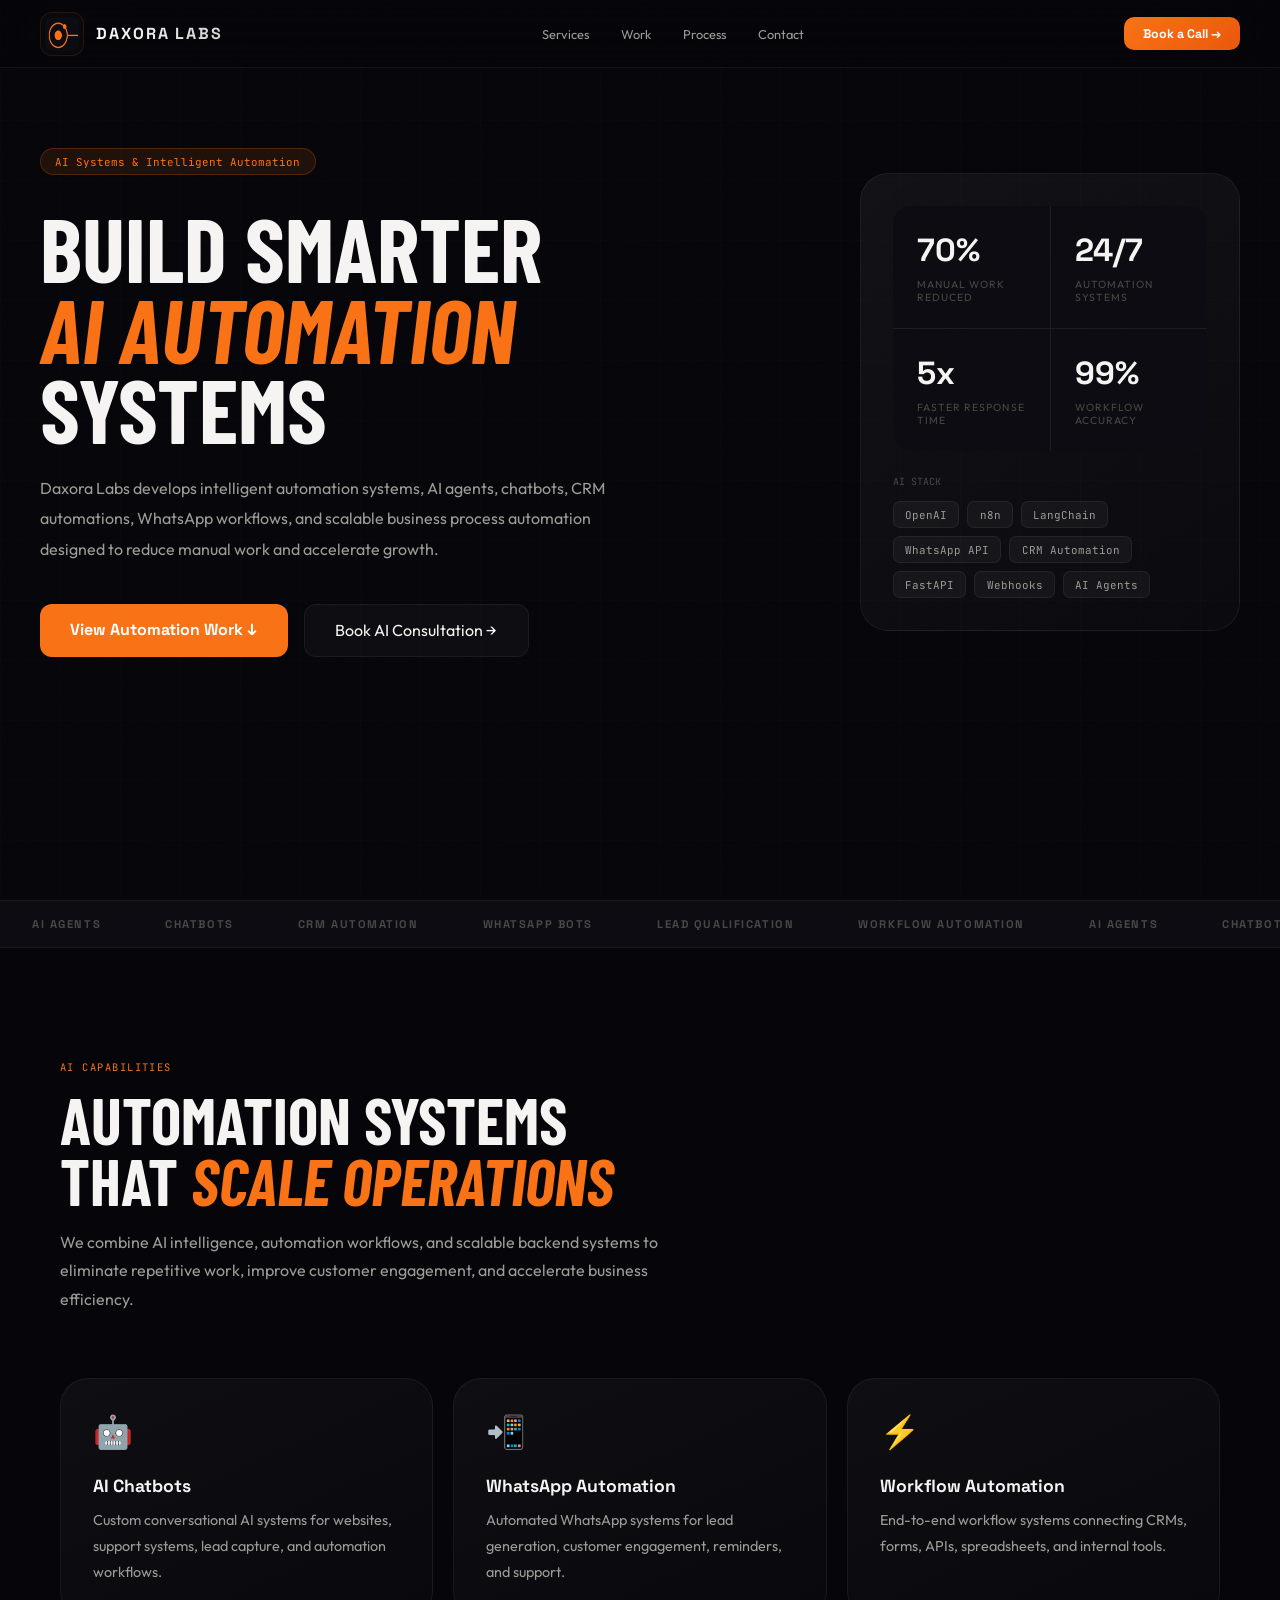
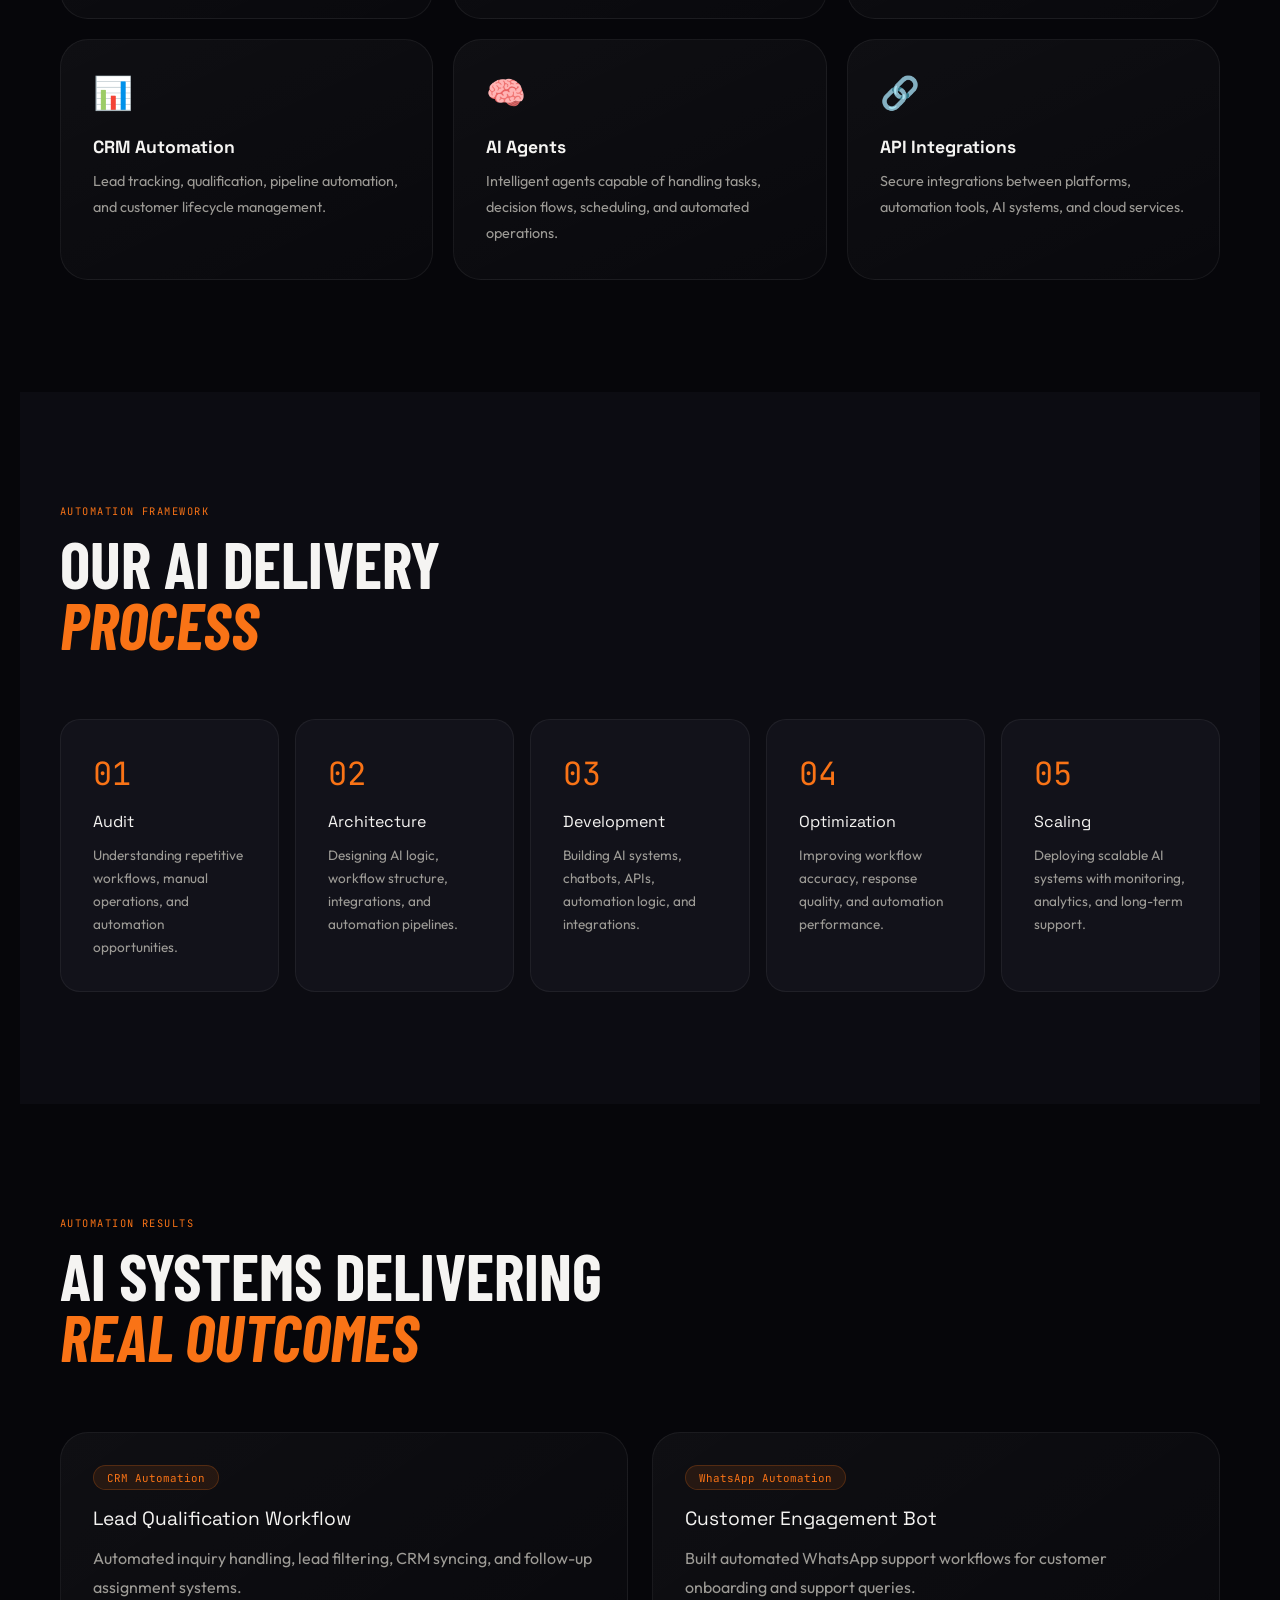
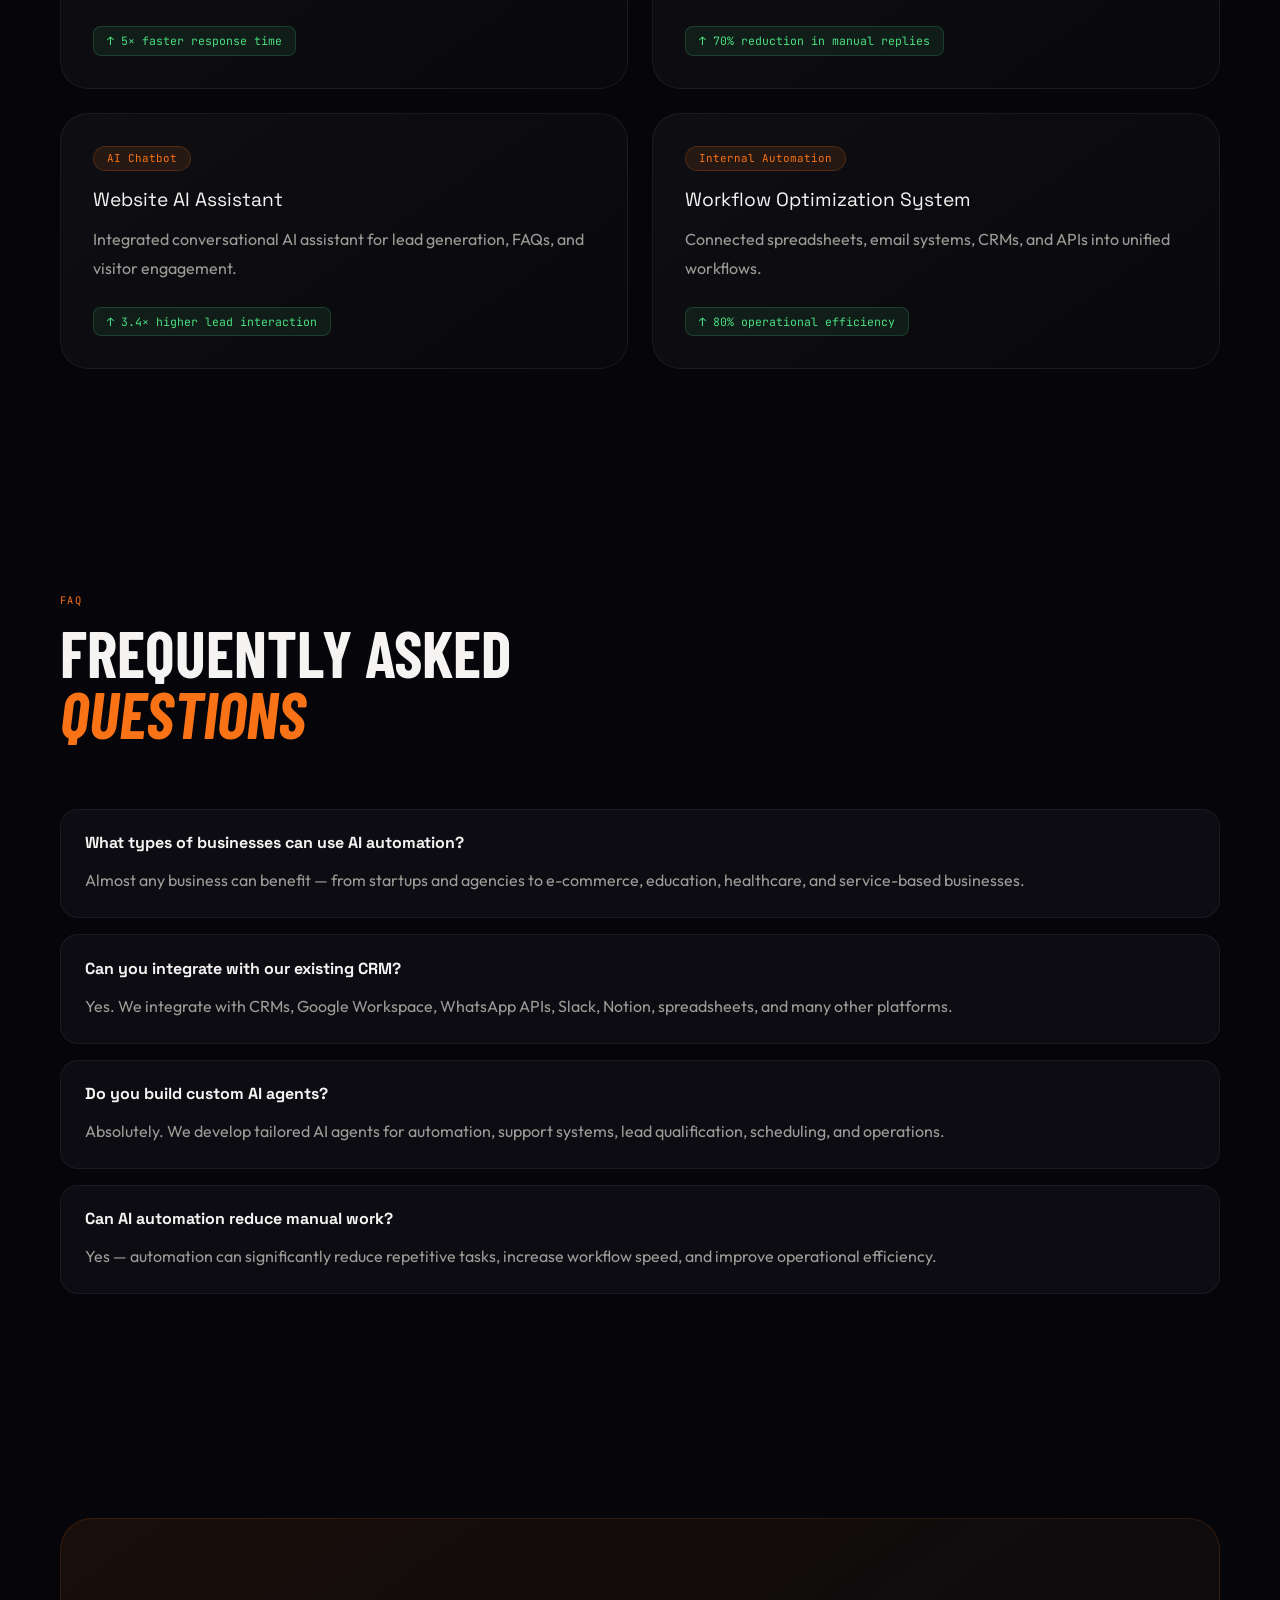
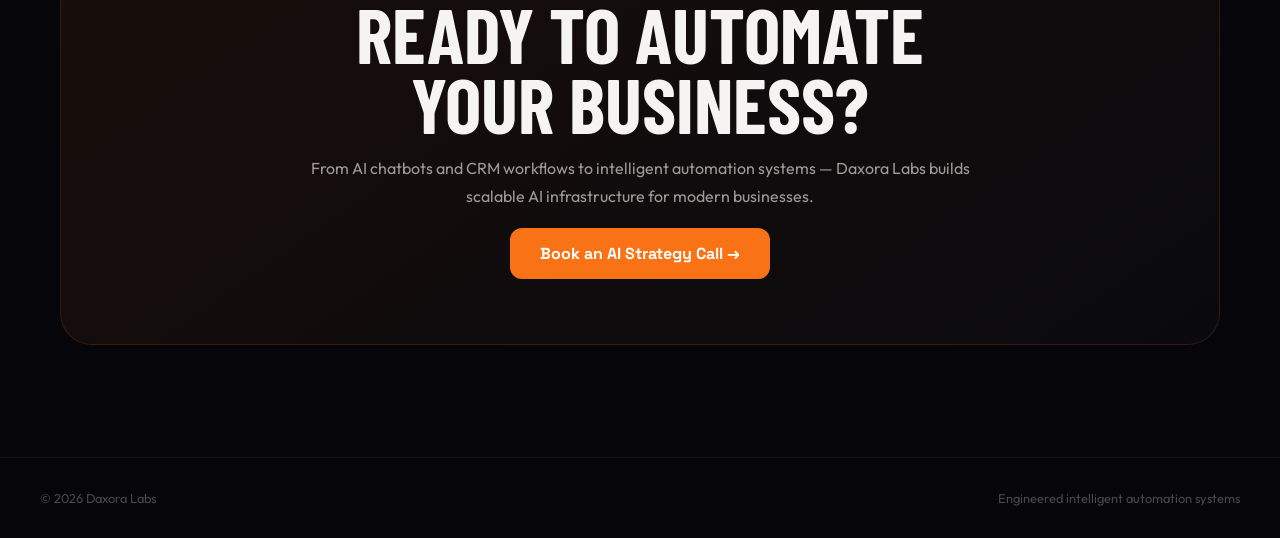
==== automation.html @ 08f8133d "Add AI & Automation Services page This commit adds a new HTML file for the AI & Automation Services " ====
<!-- ========================= -->
<!-- SERVICE PAGE 03 -->
<!-- FILE: service-ai-automation.html -->
<!-- ========================= -->

<!DOCTYPE html>
<html lang="en">
<head>
<meta charset="UTF-8">
<meta name="viewport" content="width=device-width, initial-scale=1.0">

<title>AI & Automation Services | Daxora Labs</title>

<meta name="description"
content="AI automation systems, intelligent workflows, chatbots, AI agents, CRM automation, WhatsApp bots, and scalable business automation solutions by Daxora Labs.">

<link rel="preconnect" href="https://fonts.googleapis.com">

<link href="https://fonts.googleapis.com/css2?family=Barlow+Condensed:ital,wght@0,600;0,700;0,800;0,900;1,700;1,800&family=Space+Grotesk:wght@400;500;600;700&family=JetBrains+Mono:wght@300;400;500&family=Outfit:wght@300;400;500;600&display=swap" rel="stylesheet">

<style>

:root{
  --bg:#06060a;
  --bg2:#0c0c12;
  --bg3:#12121a;
  --bg4:#1a1a24;

  --glass:rgba(255,255,255,0.03);
  --glass2:rgba(255,255,255,0.055);

  --accent:#f97316;
  --accent2:#fb923c;

  --accent-dim:rgba(249,115,22,0.1);
  --accent-border:rgba(249,115,22,0.22);

  --text:#f5f4f2;
  --text2:#9d9b96;
  --text3:#4a4845;

  --border:rgba(255,255,255,0.06);

  --nav-h:68px;

  --r2:20px;
  --r3:28px;
}

*{
  margin:0;
  padding:0;
  box-sizing:border-box;
}

html{
  scroll-behavior:smooth;
}

body{
  background:var(--bg);
  color:var(--text);
  font-family:'Outfit',sans-serif;
  overflow-x:hidden;
}

/* ========================= */
/* GRAIN */
/* ========================= */

.grain{
  position:fixed;
  inset:0;
  opacity:.018;
  pointer-events:none;
  z-index:1;

  background-image:url("data:image/svg+xml,%3Csvg xmlns='http://www.w3.org/2000/svg' width='256' height='256'%3E%3Cfilter id='n'%3E%3CfeTurbulence type='fractalNoise' baseFrequency='0.9' numOctaves='4' stitchTiles='stitch'/%3E%3C/filter%3E%3Crect width='256' height='256' filter='url(%23n)'/%3E%3C/svg%3E");
}

/* ========================= */
/* NAV */
/* ========================= */

nav{
  position:fixed;
  top:0;
  left:0;
  right:0;

  height:var(--nav-h);

  display:flex;
  align-items:center;
  justify-content:space-between;

  padding:0 2.5rem;

  background:rgba(6,6,10,.82);

  backdrop-filter:blur(24px);

  border-bottom:1px solid var(--border);

  z-index:999;
}

.logo{
  display:flex;
  align-items:center;
  gap:.75rem;

  text-decoration:none;
}

.logo img{
  width:44px;
  height:44px;

  padding:4px;

  border-radius:12px;

  background:rgba(255,255,255,.02);

  border:1px solid rgba(249,115,22,.12);
}

.logo span{
  font-family:'Space Grotesk',sans-serif;

  font-size:1rem;
  font-weight:800;

  letter-spacing:.12em;

  text-transform:uppercase;

  background:linear-gradient(90deg,#fafaf9,#d6d3d1);

  -webkit-background-clip:text;
  -webkit-text-fill-color:transparent;
}

.nav-links{
  display:flex;
  gap:.2rem;
}

.nav-links a{
  text-decoration:none;

  color:var(--text2);

  padding:.5rem .9rem;

  border-radius:10px;

  font-size:.8rem;

  transition:.2s;
}

.nav-links a:hover{
  color:var(--text);

  background:rgba(255,255,255,.04);
}

.btn-nav{
  background:linear-gradient(135deg,var(--accent),#ea580c);

  color:#fff;

  text-decoration:none;

  padding:.55rem 1.2rem;

  border-radius:10px;

  font-family:'Space Grotesk',sans-serif;
  font-size:.78rem;
  font-weight:700;
}

/* ========================= */
/* HERO */
/* ========================= */

.hero{
  min-height:100vh;

  position:relative;

  padding:
    calc(var(--nav-h) + 5rem)
    2.5rem
    5rem;
}

.hero-grid{
  position:absolute;
  inset:0;

  background-image:
    linear-gradient(rgba(255,255,255,.025) 1px,transparent 1px),
    linear-gradient(90deg,rgba(255,255,255,.025) 1px,transparent 1px);

  background-size:60px 60px;

  opacity:.35;
}

.hero-inner{
  position:relative;
  z-index:2;

  max-width:1240px;

  margin:auto;

  display:grid;
  grid-template-columns:1fr 380px;

  gap:4rem;
  align-items:center;
}

.hero-tag{
  display:inline-flex;
  align-items:center;
  gap:.5rem;

  padding:.35rem .9rem;

  border-radius:100px;

  background:var(--accent-dim);

  border:1px solid var(--accent-border);

  color:var(--accent);

  font-family:'JetBrains Mono',monospace;
  font-size:.68rem;

  margin-bottom:2rem;
}

.hero h1{
  font-family:'Barlow Condensed',sans-serif;

  font-size:clamp(4rem,7vw,7rem);

  line-height:.9;

  text-transform:uppercase;

  margin-bottom:1.5rem;
}

.hero h1 span{
  color:var(--accent);
  font-style:italic;
}

.hero-sub{
  color:var(--text2);

  line-height:1.9;

  max-width:580px;

  margin-bottom:2.5rem;
}

.hero-btns{
  display:flex;
  gap:1rem;
  flex-wrap:wrap;
}

.btn-primary{
  background:var(--accent);

  color:#fff;

  text-decoration:none;

  padding:.95rem 1.9rem;

  border-radius:12px;

  font-family:'Space Grotesk',sans-serif;
  font-weight:700;
}

.btn-outline{
  border:1px solid var(--border);

  color:var(--text);

  text-decoration:none;

  padding:.95rem 1.9rem;

  border-radius:12px;

  background:rgba(255,255,255,.03);
}

/* ========================= */
/* HERO PANEL */
/* ========================= */

.hero-panel{
  background:linear-gradient(
    145deg,
    rgba(255,255,255,.05),
    rgba(255,255,255,.02)
  );

  border:1px solid var(--border);

  border-radius:var(--r3);

  padding:2rem;
}

.stats-grid{
  display:grid;
  grid-template-columns:1fr 1fr;
  gap:1px;

  background:var(--border);

  border-radius:16px;

  overflow:hidden;

  margin-bottom:1.5rem;
}

.stat{
  background:var(--bg2);

  padding:1.5rem;
}

.stat-n{
  font-family:'Space Grotesk',sans-serif;

  font-size:2rem;
  font-weight:800;
}

.stat-l{
  margin-top:.5rem;

  font-size:.65rem;

  letter-spacing:.1em;

  color:var(--text3);

  text-transform:uppercase;
}

.stack-label{
  font-family:'JetBrains Mono',monospace;

  font-size:.62rem;

  color:var(--text3);

  margin-bottom:.8rem;
}

.chips{
  display:flex;
  flex-wrap:wrap;
  gap:.5rem;
}

.chip{
  padding:.35rem .7rem;

  border-radius:7px;

  border:1px solid var(--border);

  background:rgba(255,255,255,.04);

  color:var(--text2);

  font-size:.68rem;

  font-family:'JetBrains Mono',monospace;
}

/* ========================= */
/* MARQUEE */
/* ========================= */

.marquee-wrap{
  overflow:hidden;

  border-top:1px solid var(--border);
  border-bottom:1px solid var(--border);

  background:var(--bg2);

  padding:1rem 0;
}

.marquee-track{
  display:flex;

  width:max-content;

  animation:slide 26s linear infinite;
}

.marquee-track span{
  padding:0 2rem;

  color:var(--text3);

  font-family:'Space Grotesk',sans-serif;
  font-size:.7rem;
  font-weight:700;

  letter-spacing:.14em;

  text-transform:uppercase;
}

@keyframes slide{
  from{transform:translateX(0)}
  to{transform:translateX(-50%)}
}

/* ========================= */
/* WRAP */
/* ========================= */

.wrap{
  max-width:1240px;
  margin:auto;

  padding:7rem 2.5rem;
}

.sec-head{
  margin-bottom:4rem;
}

.eyebrow{
  font-family:'JetBrains Mono',monospace;

  font-size:.65rem;

  color:var(--accent);

  letter-spacing:.14em;

  text-transform:uppercase;

  margin-bottom:1rem;
}

.sh{
  font-family:'Barlow Condensed',sans-serif;

  font-size:clamp(2.5rem,5vw,4rem);

  line-height:.95;

  text-transform:uppercase;

  margin-bottom:1rem;
}

.sh em{
  color:var(--accent);
  font-style:italic;
}

.ss{
  max-width:600px;

  color:var(--text2);

  line-height:1.8;
}

/* ========================= */
/* GRID */
/* ========================= */

.auto-grid{
  display:grid;
  grid-template-columns:repeat(3,1fr);

  gap:1.25rem;
}

.auto-card{
  background:linear-gradient(
    155deg,
    rgba(255,255,255,.04),
    rgba(255,255,255,.015)
  );

  border:1px solid var(--border);

  border-radius:var(--r3);

  padding:2rem;

  transition:.3s;
}

.auto-card:hover{
  transform:translateY(-8px);

  border-color:rgba(249,115,22,.24);
}

.auto-icon{
  font-size:2rem;

  margin-bottom:1.5rem;
}

.auto-title{
  font-family:'Space Grotesk',sans-serif;

  font-size:1.1rem;
  font-weight:700;

  margin-bottom:.7rem;
}

.auto-desc{
  color:var(--text2);

  line-height:1.8;

  font-size:.9rem;
}

/* ========================= */
/* FRAMEWORK */
/* ========================= */

.framework{
  background:var(--bg2);
}

.framework-grid{
  display:grid;
  grid-template-columns:repeat(5,1fr);

  gap:1rem;
}

.step{
  background:var(--bg3);

  border:1px solid var(--border);

  border-radius:var(--r2);

  padding:2rem;
}

.step-num{
  font-family:'JetBrains Mono',monospace;

  color:var(--accent);

  font-size:2rem;

  margin-bottom:1rem;
}

.step-title{
  font-family:'Space Grotesk',sans-serif;

  margin-bottom:.7rem;
}

.step-desc{
  color:var(--text2);

  line-height:1.7;

  font-size:.85rem;
}

/* ========================= */
/* CASE STUDIES */
/* ========================= */

.case-grid{
  display:grid;
  grid-template-columns:repeat(2,1fr);

  gap:1.5rem;
}

.case-card{
  background:linear-gradient(
    145deg,
    rgba(255,255,255,.04),
    rgba(255,255,255,.015)
  );

  border:1px solid var(--border);

  border-radius:var(--r3);

  padding:2rem;
}

.case-type{
  display:inline-flex;

  padding:.3rem .8rem;

  border-radius:100px;

  background:var(--accent-dim);

  border:1px solid var(--accent-border);

  color:var(--accent);

  font-size:.68rem;

  font-family:'JetBrains Mono',monospace;

  margin-bottom:1rem;
}

.case-title{
  font-family:'Space Grotesk',sans-serif;

  font-size:1.2rem;

  margin-bottom:.8rem;
}

.case-desc{
  color:var(--text2);

  line-height:1.8;

  margin-bottom:1.5rem;
}

.result{
  display:inline-flex;
  align-items:center;
  gap:.4rem;

  background:rgba(74,222,128,.08);

  border:1px solid rgba(74,222,128,.18);

  color:#4ade80;

  padding:.4rem .8rem;

  border-radius:8px;

  font-size:.72rem;

  font-family:'JetBrains Mono',monospace;
}

/* ========================= */
/* FAQ */
/* ========================= */

.faq-grid{
  display:flex;
  flex-direction:column;
  gap:1rem;
}

.faq{
  background:var(--bg2);

  border:1px solid var(--border);

  border-radius:18px;

  padding:1.4rem 1.5rem;
}

.faq-q{
  font-family:'Space Grotesk',sans-serif;

  font-weight:700;

  margin-bottom:.8rem;
}

.faq-a{
  color:var(--text2);

  line-height:1.8;
}

/* ========================= */
/* CTA */
/* ========================= */

.cta{
  text-align:center;

  background:linear-gradient(
    145deg,
    rgba(249,115,22,.08),
    rgba(255,255,255,.02)
  );

  border:1px solid rgba(249,115,22,.15);

  border-radius:32px;

  padding:5rem 2rem;
}

.cta h2{
  font-family:'Barlow Condensed',sans-serif;

  font-size:clamp(3rem,6vw,5rem);

  line-height:.9;

  text-transform:uppercase;

  margin-bottom:1rem;
}

.cta p{
  max-width:700px;

  margin:auto auto 2rem;

  color:var(--text2);

  line-height:1.8;
}

/* ========================= */
/* FOOTER */
/* ========================= */

footer{
  border-top:1px solid var(--border);

  padding:2rem 2.5rem;

  display:flex;
  justify-content:space-between;

  color:var(--text3);

  font-size:.8rem;
}

/* ========================= */
/* RESPONSIVE */
/* ========================= */

@media(max-width:1100px){

  .hero-inner{
    grid-template-columns:1fr;
  }

  .auto-grid{
    grid-template-columns:repeat(2,1fr);
  }

  .framework-grid{
    grid-template-columns:repeat(2,1fr);
  }
}

@media(max-width:768px){

  nav{
    padding:0 1.5rem;
  }

  .nav-links{
    display:none;
  }

  .hero{
    padding:
      calc(var(--nav-h) + 4rem)
      1.5rem
      4rem;
  }

  .wrap{
    padding:4.5rem 1.5rem;
  }

  .auto-grid,
  .case-grid,
  .framework-grid{
    grid-template-columns:1fr;
  }

  footer{
    flex-direction:column;
    gap:1rem;
  }
}

</style>
</head>

<body>

<div class="grain"></div>

<!-- NAV -->

<nav>

<a href="index.html" class="logo">
<img src="daxora.png" alt="Daxora Labs">
<span>Daxora Labs</span>
</a>

<div class="nav-links">
<a href="index.html#services">Services</a>
<a href="index.html#work">Work</a>
<a href="index.html#process">Process</a>
<a href="index.html#contact">Contact</a>
</div>

<a href="index.html#contact" class="btn-nav">
Book a Call →
</a>

</nav>

<!-- HERO -->

<section class="hero">

<div class="hero-grid"></div>

<div class="hero-inner">

<div>

<div class="hero-tag">
AI Systems & Intelligent Automation
</div>

<h1>
Build smarter<br>
<span>AI automation</span><br>
systems
</h1>

<p class="hero-sub">
Daxora Labs develops intelligent automation systems,
AI agents, chatbots, CRM automations,
WhatsApp workflows, and scalable business process automation
designed to reduce manual work and accelerate growth.
</p>

<div class="hero-btns">

<a href="#case-studies" class="btn-primary">
View Automation Work ↓
</a>

<a href="index.html#contact" class="btn-outline">
Book AI Consultation →
</a>

</div>

</div>

<div class="hero-panel">

<div class="stats-grid">

<div class="stat">
<div class="stat-n">70%</div>
<div class="stat-l">Manual Work Reduced</div>
</div>

<div class="stat">
<div class="stat-n">24/7</div>
<div class="stat-l">Automation Systems</div>
</div>

<div class="stat">
<div class="stat-n">5x</div>
<div class="stat-l">Faster Response Time</div>
</div>

<div class="stat">
<div class="stat-n">99%</div>
<div class="stat-l">Workflow Accuracy</div>
</div>

</div>

<div class="stack-label">
AI STACK
</div>

<div class="chips">
<span class="chip">OpenAI</span>
<span class="chip">n8n</span>
<span class="chip">LangChain</span>
<span class="chip">WhatsApp API</span>
<span class="chip">CRM Automation</span>
<span class="chip">FastAPI</span>
<span class="chip">Webhooks</span>
<span class="chip">AI Agents</span>
</div>

</div>

</div>

</section>

<!-- MARQUEE -->

<div class="marquee-wrap">

<div class="marquee-track">

<span>AI AGENTS</span>
<span>CHATBOTS</span>
<span>CRM AUTOMATION</span>
<span>WHATSAPP BOTS</span>
<span>LEAD QUALIFICATION</span>
<span>WORKFLOW AUTOMATION</span>

<span>AI AGENTS</span>
<span>CHATBOTS</span>
<span>CRM AUTOMATION</span>
<span>WHATSAPP BOTS</span>
<span>LEAD QUALIFICATION</span>
<span>WORKFLOW AUTOMATION</span>

</div>

</div>

<!-- WHAT WE BUILD -->

<section class="wrap">

<div class="sec-head">

<div class="eyebrow">
AI Capabilities
</div>

<h2 class="sh">
Automation systems<br>
that <em>scale operations</em>
</h2>

<p class="ss">
We combine AI intelligence, automation workflows,
and scalable backend systems to eliminate repetitive work,
improve customer engagement, and accelerate business efficiency.
</p>

</div>

<div class="auto-grid">

<div class="auto-card">
<div class="auto-icon">🤖</div>
<div class="auto-title">AI Chatbots</div>
<div class="auto-desc">
Custom conversational AI systems for websites,
support systems, lead capture, and automation workflows.
</div>
</div>

<div class="auto-card">
<div class="auto-icon">📲</div>
<div class="auto-title">WhatsApp Automation</div>
<div class="auto-desc">
Automated WhatsApp systems for lead generation,
customer engagement, reminders, and support.
</div>
</div>

<div class="auto-card">
<div class="auto-icon">⚡</div>
<div class="auto-title">Workflow Automation</div>
<div class="auto-desc">
End-to-end workflow systems connecting CRMs,
forms, APIs, spreadsheets, and internal tools.
</div>
</div>

<div class="auto-card">
<div class="auto-icon">📊</div>
<div class="auto-title">CRM Automation</div>
<div class="auto-desc">
Lead tracking, qualification,
pipeline automation, and customer lifecycle management.
</div>
</div>

<div class="auto-card">
<div class="auto-icon">🧠</div>
<div class="auto-title">AI Agents</div>
<div class="auto-desc">
Intelligent agents capable of handling tasks,
decision flows, scheduling, and automated operations.
</div>
</div>

<div class="auto-card">
<div class="auto-icon">🔗</div>
<div class="auto-title">API Integrations</div>
<div class="auto-desc">
Secure integrations between platforms,
automation tools, AI systems, and cloud services.
</div>
</div>

</div>

</section>

<!-- FRAMEWORK -->

<section class="wrap framework">

<div class="sec-head">

<div class="eyebrow">
Automation Framework
</div>

<h2 class="sh">
Our AI delivery<br>
<em>process</em>
</h2>

</div>

<div class="framework-grid">

<div class="step">
<div class="step-num">01</div>
<div class="step-title">Audit</div>
<div class="step-desc">
Understanding repetitive workflows,
manual operations, and automation opportunities.
</div>
</div>

<div class="step">
<div class="step-num">02</div>
<div class="step-title">Architecture</div>
<div class="step-desc">
Designing AI logic,
workflow structure, integrations, and automation pipelines.
</div>
</div>

<div class="step">
<div class="step-num">03</div>
<div class="step-title">Development</div>
<div class="step-desc">
Building AI systems,
chatbots, APIs, automation logic, and integrations.
</div>
</div>

<div class="step">
<div class="step-num">04</div>
<div class="step-title">Optimization</div>
<div class="step-desc">
Improving workflow accuracy,
response quality, and automation performance.
</div>
</div>

<div class="step">
<div class="step-num">05</div>
<div class="step-title">Scaling</div>
<div class="step-desc">
Deploying scalable AI systems
with monitoring, analytics, and long-term support.
</div>
</div>

</div>

</section>

<!-- CASE STUDIES -->

<section class="wrap" id="case-studies">

<div class="sec-head">

<div class="eyebrow">
Automation Results
</div>

<h2 class="sh">
AI systems delivering<br>
<em>real outcomes</em>
</h2>

</div>

<div class="case-grid">

<div class="case-card">

<div class="case-type">
CRM Automation
</div>

<div class="case-title">
Lead Qualification Workflow
</div>

<div class="case-desc">
Automated inquiry handling,
lead filtering, CRM syncing, and follow-up assignment systems.
</div>

<div class="result">
↑ 5× faster response time
</div>

</div>

<div class="case-card">

<div class="case-type">
WhatsApp Automation
</div>

<div class="case-title">
Customer Engagement Bot
</div>

<div class="case-desc">
Built automated WhatsApp support workflows
for customer onboarding and support queries.
</div>

<div class="result">
↑ 70% reduction in manual replies
</div>

</div>

<div class="case-card">

<div class="case-type">
AI Chatbot
</div>

<div class="case-title">
Website AI Assistant
</div>

<div class="case-desc">
Integrated conversational AI assistant
for lead generation, FAQs, and visitor engagement.
</div>

<div class="result">
↑ 3.4× higher lead interaction
</div>

</div>

<div class="case-card">

<div class="case-type">
Internal Automation
</div>

<div class="case-title">
Workflow Optimization System
</div>

<div class="case-desc">
Connected spreadsheets,
email systems, CRMs, and APIs into unified workflows.
</div>

<div class="result">
↑ 80% operational efficiency
</div>

</div>

</div>

</section>

<!-- FAQ -->

<section class="wrap">

<div class="sec-head">

<div class="eyebrow">
FAQ
</div>

<h2 class="sh">
Frequently asked<br>
<em>questions</em>
</h2>

</div>

<div class="faq-grid">

<div class="faq">
<div class="faq-q">
What types of businesses can use AI automation?
</div>
<div class="faq-a">
Almost any business can benefit —
from startups and agencies to e-commerce,
education, healthcare, and service-based businesses.
</div>
</div>

<div class="faq">
<div class="faq-q">
Can you integrate with our existing CRM?
</div>
<div class="faq-a">
Yes. We integrate with CRMs,
Google Workspace, WhatsApp APIs,
Slack, Notion, spreadsheets, and many other platforms.
</div>
</div>

<div class="faq">
<div class="faq-q">
Do you build custom AI agents?
</div>
<div class="faq-a">
Absolutely. We develop tailored AI agents
for automation, support systems,
lead qualification, scheduling, and operations.
</div>
</div>

<div class="faq">
<div class="faq-q">
Can AI automation reduce manual work?
</div>
<div class="faq-a">
Yes — automation can significantly reduce repetitive tasks,
increase workflow speed,
and improve operational efficiency.
</div>
</div>

</div>

</section>

<!-- CTA -->

<section class="wrap">

<div class="cta">

<h2>
Ready to automate<br>
your business?
</h2>

<p>
From AI chatbots and CRM workflows
to intelligent automation systems —
Daxora Labs builds scalable AI infrastructure for modern businesses.
</p>

<a href="index.html#contact" class="btn-primary">
Book an AI Strategy Call →
</a>

</div>

</section>

<!-- FOOTER -->

<footer>

<div>
© 2026 Daxora Labs
</div>

<div>
Engineered intelligent automation systems
</div>

</footer>

</body>
</html>
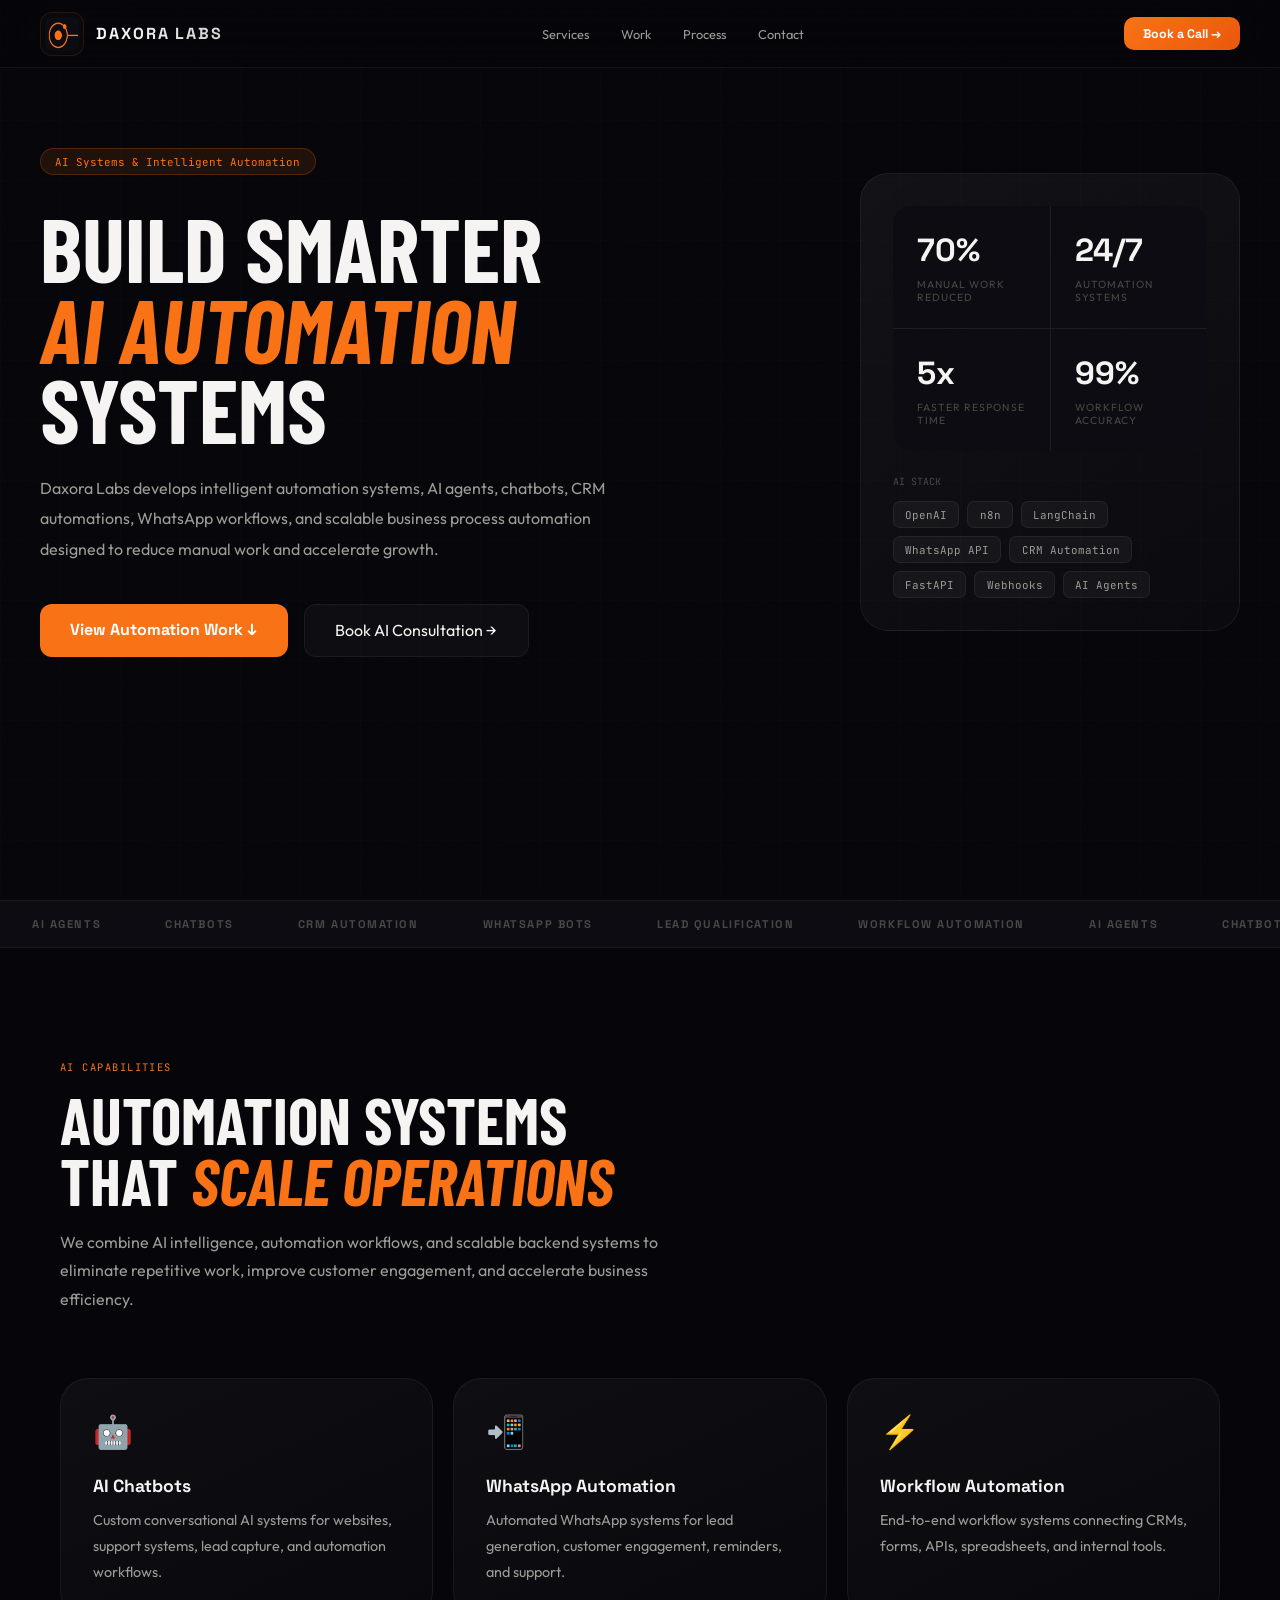
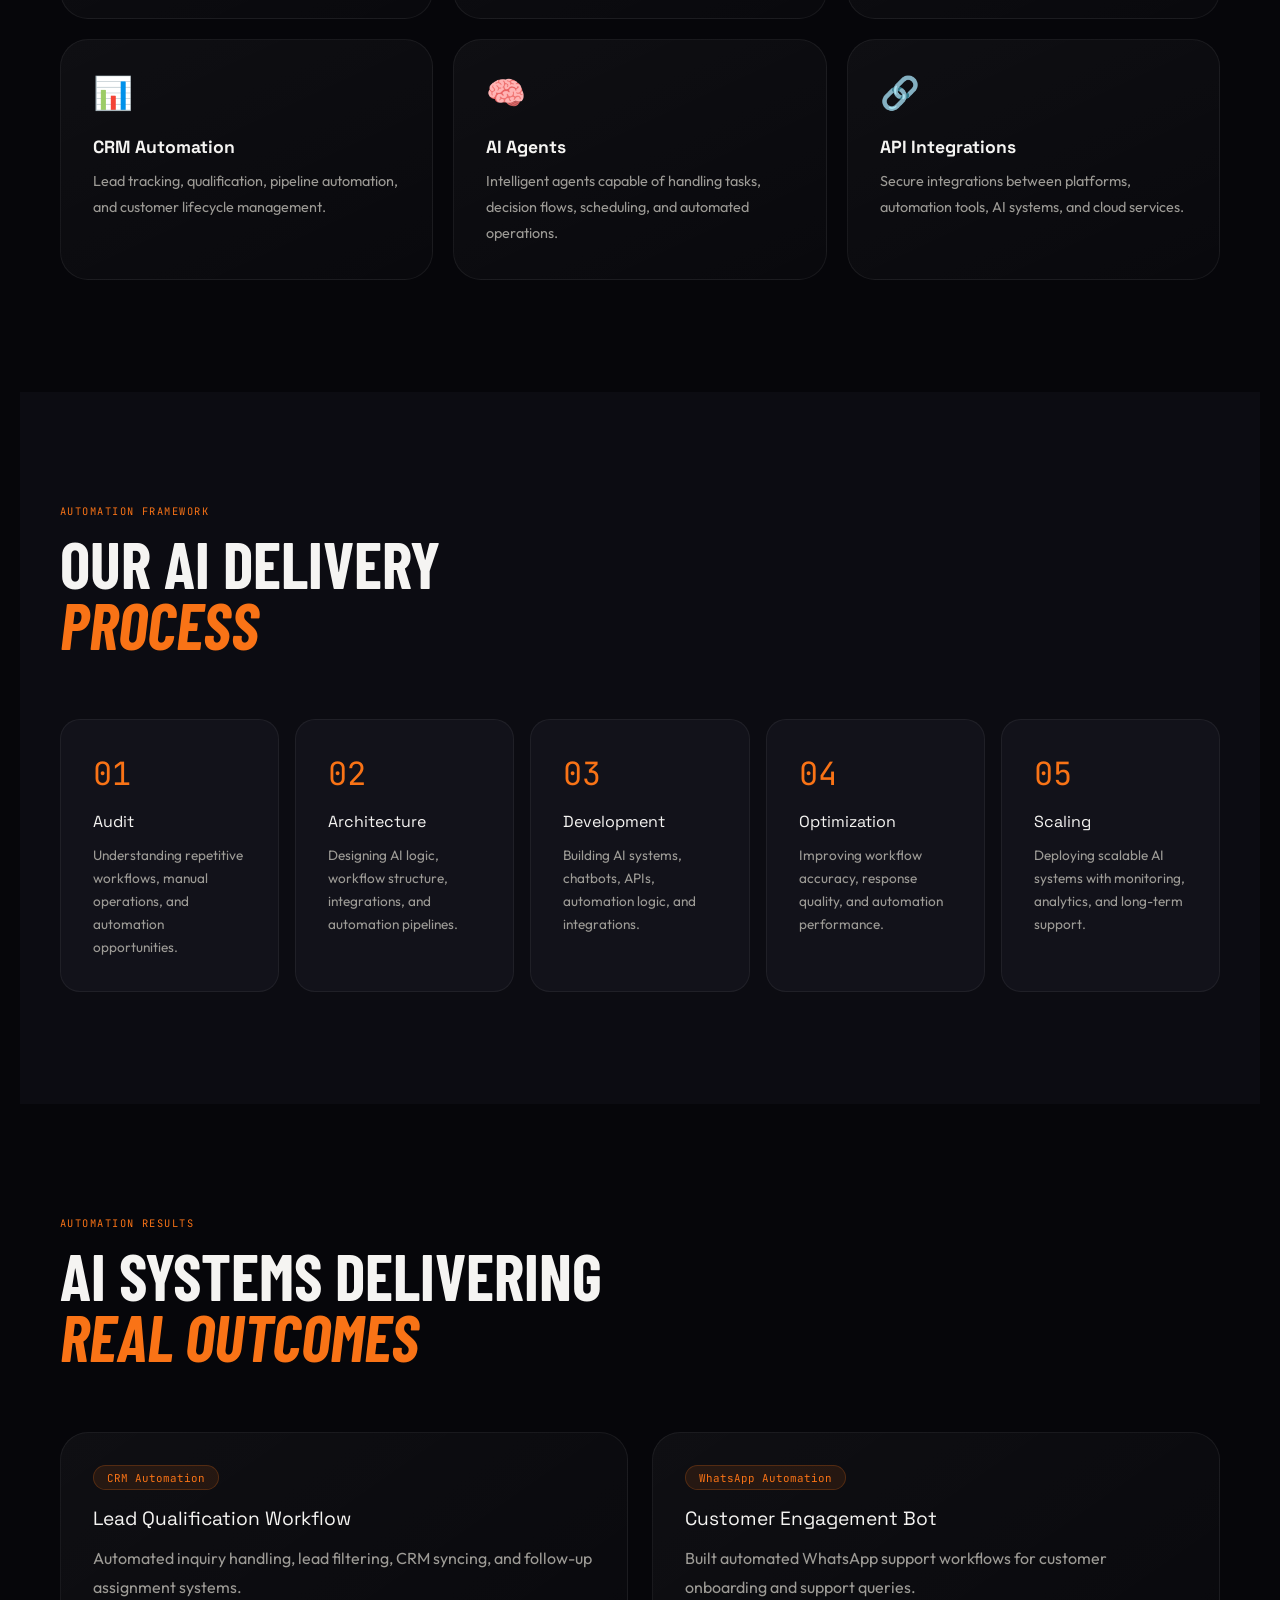
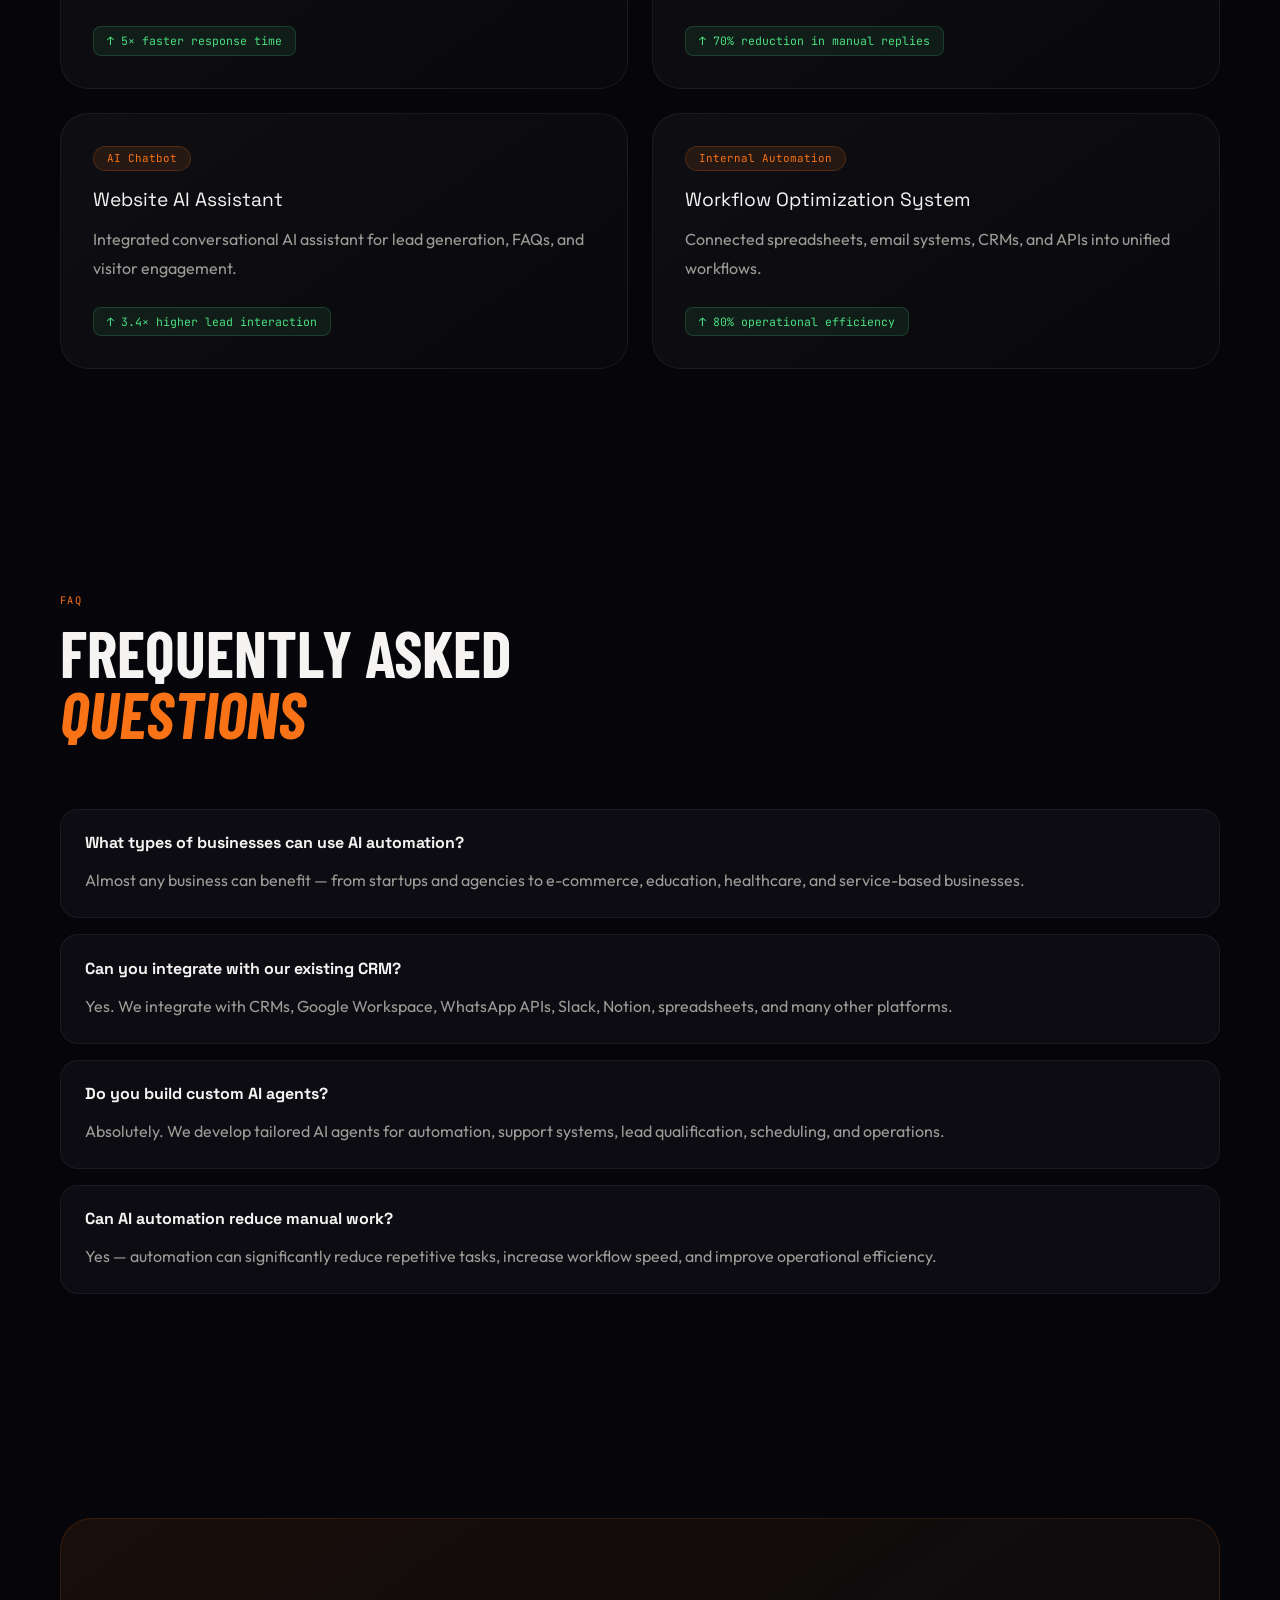
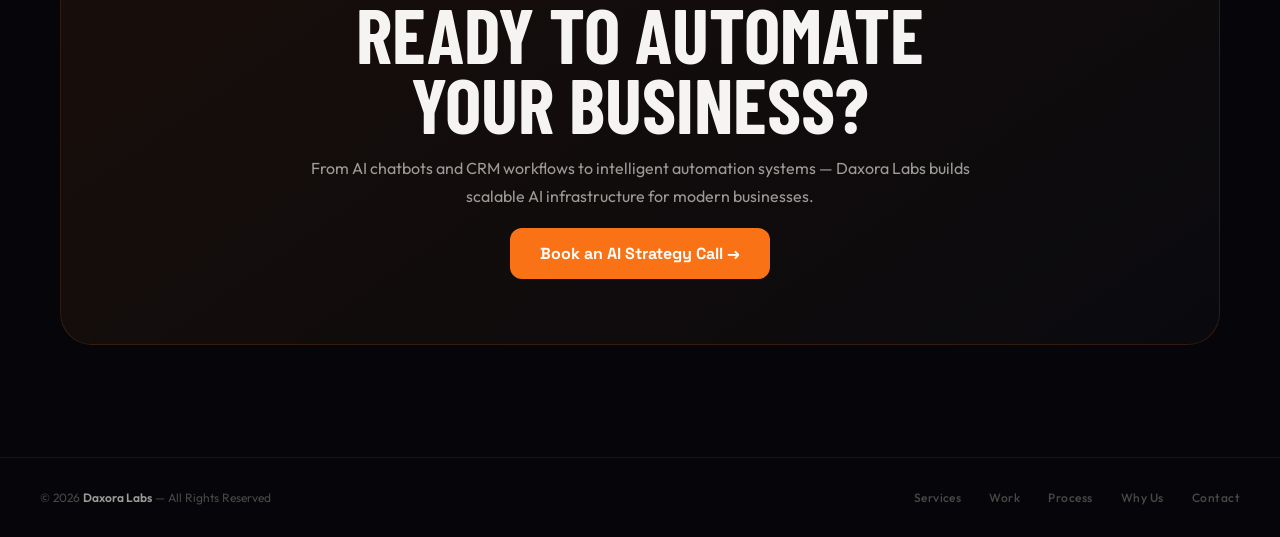
==== commit b7a1cd53: "Refactor footer styles and update content Refactor footer styles and update footer content with link" ====
--- a/automation.html
+++ b/automation.html
@@ -761,17 +761,19 @@
 /* ========================= */
 
 footer{
-  border-top:1px solid var(--border);
-
-  padding:2rem 2.5rem;
-
-  display:flex;
-  justify-content:space-between;
-
-  color:var(--text3);
-
-  font-size:.8rem;
-}
+  border-top:1px solid var(--border);padding:2rem 2.5rem;
+  display:flex;align-items:center;justify-content:space-between;
+  flex-wrap:wrap;gap:1rem;
+}
+.foot-copy{font-size:.75rem;color:var(--text3)}
+.foot-copy strong{color:var(--text2);font-weight:600}
+.foot-links{display:flex;gap:1.75rem}
+.foot-links a{
+  font-size:.75rem;font-weight:500;color:var(--text3);
+  text-decoration:none;letter-spacing:.04em;transition:color .2s;
+}
+.foot-links a:hover{color:var(--accent)}
+
 
 /* ========================= */
 /* RESPONSIVE */
@@ -1319,15 +1321,14 @@
 <!-- FOOTER -->
 
 <footer>
-
-<div>
-© 2026 Daxora Labs
-</div>
-
-<div>
-Engineered intelligent automation systems
-</div>
-
+  <span class="foot-copy">© 2026 <strong>Daxora Labs</strong> — All Rights Reserved</span>
+  <div class="foot-links">
+    <a href="index.html#services">Services</a>
+    <a href="index.html#work">Work</a>
+    <a href="index.html#process">Process</a>
+    <a href="index.html#why">Why Us</a>
+    <a href="index.html#contact">Contact</a>
+  </div>
 </footer>
 
 </body>
